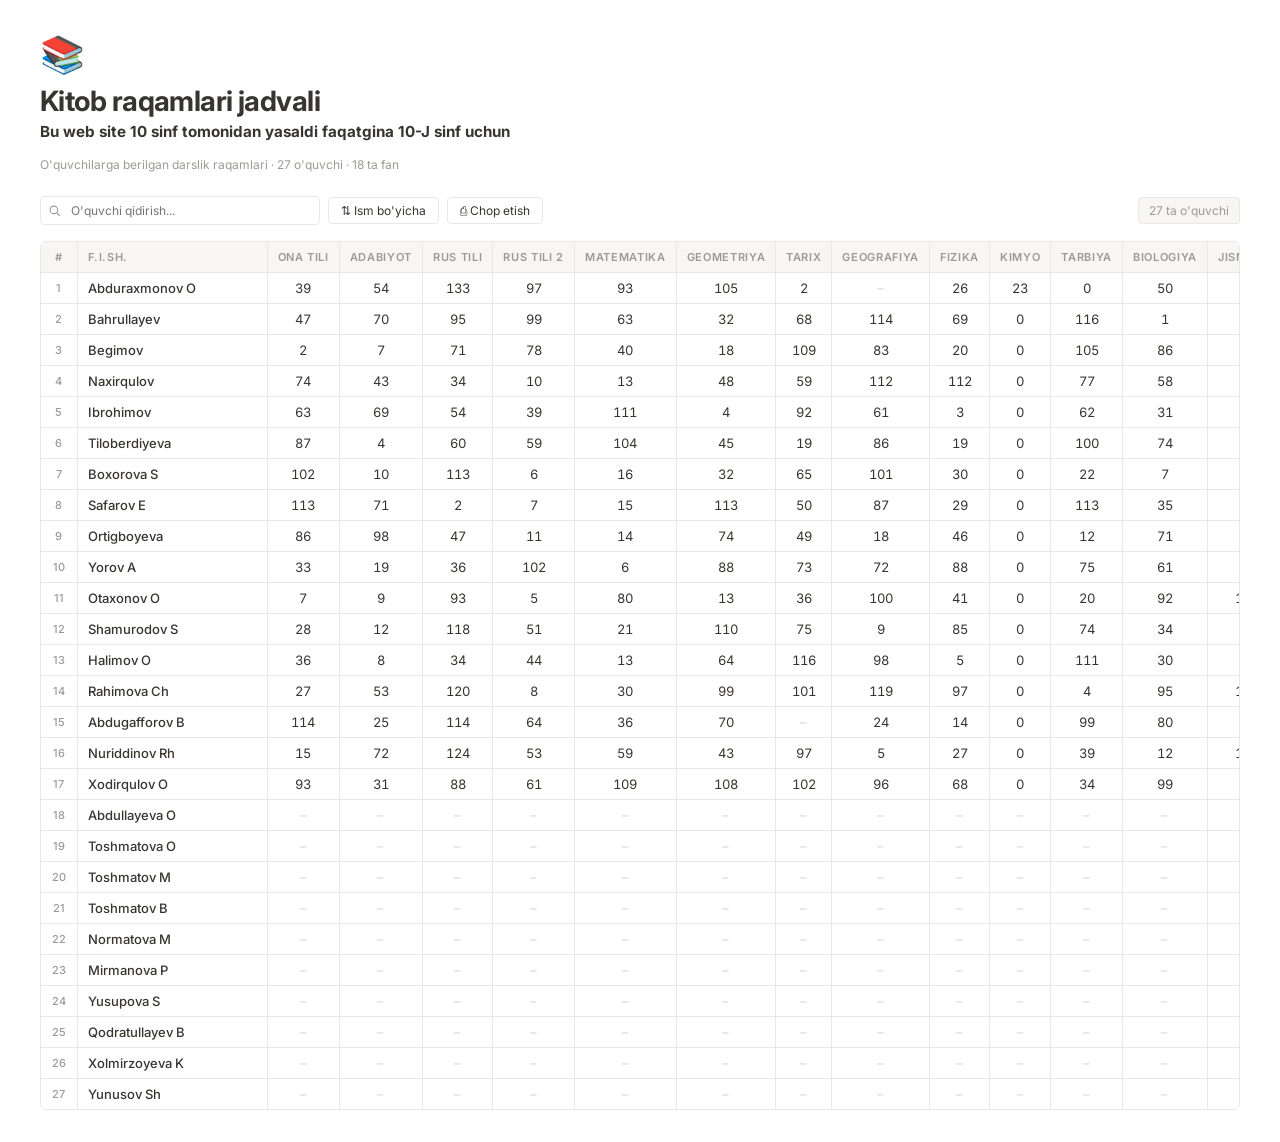
==== index.html @ 76957b65 "loyha tugadi" ====
<!DOCTYPE html>
<html lang="uz">
<head>
<meta charset="UTF-8"/>
<meta name="viewport" content="width=device-width, initial-scale=1.0"/>
<title>Kitob raqamlari jadvali</title>
<link href="https://fonts.googleapis.com/css2?family=Inter:wght@300;400;500;600&display=swap" rel="stylesheet"/>
<link rel="stylesheet" href="styler.css"/>
</head>
<body>
<div class="page-icon">📚</div>
<h1>Kitob raqamlari jadvali</h1>
  <h3>Bu web site 10 sinf tomonidan yasaldi faqatgina 10-J sinf uchun </h3>
  <br>
<p class="page-meta">O'quvchilarga berilgan darslik raqamlari · 27 o'quvchi · 18 ta fan</p>
<div class="controls">
  <div class="search-wrap">
    <svg width="12" height="12" fill="none" viewBox="0 0 16 16"><circle cx="6.5" cy="6.5" r="5" stroke="currentColor" stroke-width="1.5"/><path d="M10.5 10.5L14 14" stroke="currentColor" stroke-width="1.5" stroke-linecap="round"/></svg>
    <input type="text" id="search" placeholder="O'quvchi qidirish..."/>
  </div>
  <button class="btn" onclick="sortByName()">⇅ Ism bo'yicha</button>
  <button class="btn" onclick="window.print()">⎙ Chop etish</button>
  <span class="count-badge" id="count">27 ta o'quvchi</span>
</div>
<div class="table-wrap">
  <table>
    <thead>
      <tr>
        <th>#</th><th>F.I.SH.</th><th>Ona tili</th><th>Adabiyot</th>
        <th>Rus tili</th><th>Rus tili 2</th><th>Matematika</th><th>Geometriya</th>
        <th>Tarix</th><th>Geografiya</th><th>Fizika</th><th>Kimyo</th>
        <th>Tarbiya</th><th>Biologiya</th><th>Jismoniy</th><th>Harbiya</th>
        <th>Texnologiya</th><th>Axborot</th><th>Oz. tarix</th><th>Yor. tarix</th>
      </tr>
    </thead>
    <tbody id="tbody"></tbody>
  </table>
</div>
<script src="script.js"></script>
</body>
</html>
---- styler.css ----
* {
  box-sizing: border-box;
  margin: 0;
  padding: 0
}

:root {
  --bg: #fff;
  --surface: #f7f6f3;
  --border: #e9e8e4;
  --text: #37352f;
  --muted: #9b9a97;
  --hover: #f1f0ed;
  --head-bg: #f7f6f3
}

body {
  font-family: 'Inter', sans-serif;
  background: var(--bg);
  color: var(--text);
  font-size: 13px;
  min-height: 100vh
}

.page-icon {
  font-size: 36px;
  margin-bottom: 8px
}

h1 {
  font-size: 28px;
  font-weight: 700;
  letter-spacing: -.02em;
  margin-bottom: 4px
}

.page-meta {
  color: var(--muted);
  font-size: 12px;
  margin-bottom: 24px
}

.controls {
  display: flex;
  gap: 8px;
  margin-bottom: 16px;
  flex-wrap: wrap;
  align-items: center
}

.search-wrap {
  position: relative;
  flex: 1;
  min-width: 180px;
  max-width: 280px
}

.search-wrap input {
  width: 100%;
  padding: 6px 10px 6px 30px;
  border: 1px solid var(--border);
  border-radius: 4px;
  font-family: inherit;
  font-size: 12px;
  background: var(--bg);
  color: var(--text);
  outline: none
}

.search-wrap input:focus {
  border-color: #a8a29e
}

.search-wrap svg {
  position: absolute;
  left: 9px;
  top: 50%;
  transform: translateY(-50%);
  color: var(--muted)
}

.btn {
  padding: 5px 12px;
  border: 1px solid var(--border);
  border-radius: 4px;
  font-size: 12px;
  font-family: inherit;
  background: var(--bg);
  color: var(--text);
  cursor: pointer;
  display: flex;
  align-items: center;
  gap: 5px;
  transition: background .15s
}

.btn:hover {
  background: var(--hover)
}

.count-badge {
  background: var(--surface);
  border: 1px solid var(--border);
  border-radius: 4px;
  padding: 5px 10px;
  font-size: 12px;
  color: var(--muted);
  margin-left: auto
}

.table-wrap {
  overflow-x: auto;
  border: 1px solid var(--border);
  border-radius: 6px
}

table {
  width: 100%;
  border-collapse: collapse;
  min-width: 1400px
}

thead tr {
  background: var(--head-bg)
}

th {
  padding: 8px 10px;
  text-align: center;
  font-size: 11px;
  font-weight: 600;
  color: var(--muted);
  text-transform: uppercase;
  letter-spacing: .06em;
  border-bottom: 1px solid var(--border);
  border-right: 1px solid var(--border);
  white-space: nowrap;
  position: sticky;
  top: 0;
  background: var(--head-bg);
  z-index: 2
}

th:first-child {
  min-width: 36px;
  position: sticky;
  left: 0;
  z-index: 3;
  background: var(--head-bg)
}

th:nth-child(2) {
  text-align: left;
  min-width: 190px;
  position: sticky;
  left: 36px;
  z-index: 3;
  background: var(--head-bg)
}

th:last-child {
  border-right: none
}

tbody tr {
  border-bottom: 1px solid var(--border);
  transition: background .1s
}

tbody tr:last-child {
  border-bottom: none
}

tbody tr:hover {
  background: var(--hover)
}

td {
  padding: 7px 10px;
  text-align: center;
  border-right: 1px solid var(--border);
  font-size: 13px;
  white-space: nowrap
}

td:first-child {
  font-size: 11px;
  color: var(--muted);
  font-weight: 500;
  position: sticky;
  left: 0;
  background: inherit;
  z-index: 1
}

td:nth-child(2) {
  text-align: left;
  font-weight: 500;
  position: sticky;
  left: 36px;
  background: inherit;
  z-index: 1
}

td:last-child {
  border-right: none
}

.num {
  font-variant-numeric: tabular-nums;
  color: var(--text)
}

.empty {
  color: #d1d5db
}

/* ── TELEFON (max 600px) ── */
@media(max-width:600px) {
  body {
    padding: 16px 10px
  }

  h1 {
    font-size: 20px
  }

  .page-meta {
    font-size: 11px
  }

  .controls {
    gap: 6px
  }

  .search-wrap {
    max-width: 100%;
    flex: 1 1 100%
  }

  .btn {
    font-size: 11px;
    padding: 5px 8px
  }

  .count-badge {
    font-size: 11px;
    padding: 4px 8px
  }

  table {
    min-width: 900px
  }

  th,
  td {
    font-size: 11px;
    padding: 5px 7px
  }

  th:nth-child(2),
  td:nth-child(2) {
    min-width: 130px
  }
}

/* ── TABLET (601px – 1024px) ── */
@media(min-width:601px) and (max-width:1024px) {
  body {
    padding: 24px 16px
  }

  h1 {
    font-size: 24px
  }

  table {
    min-width: 1100px
  }

  th,
  td {
    font-size: 12px;
    padding: 6px 8px
  }
}

/* ── KOMPYUTER (min 1025px) ── */
@media(min-width:1025px) {
  body {
    padding: 32px 40px
  }

  table {
    min-width: 1400px
  }
}

/* ── CHOP ETISH ── */
@media print {
  .controls {
    display: none
  }

  .table-wrap {
    border: none
  }

  th,
  td {
    font-size: 10px;
    padding: 4px 6px
  }
}
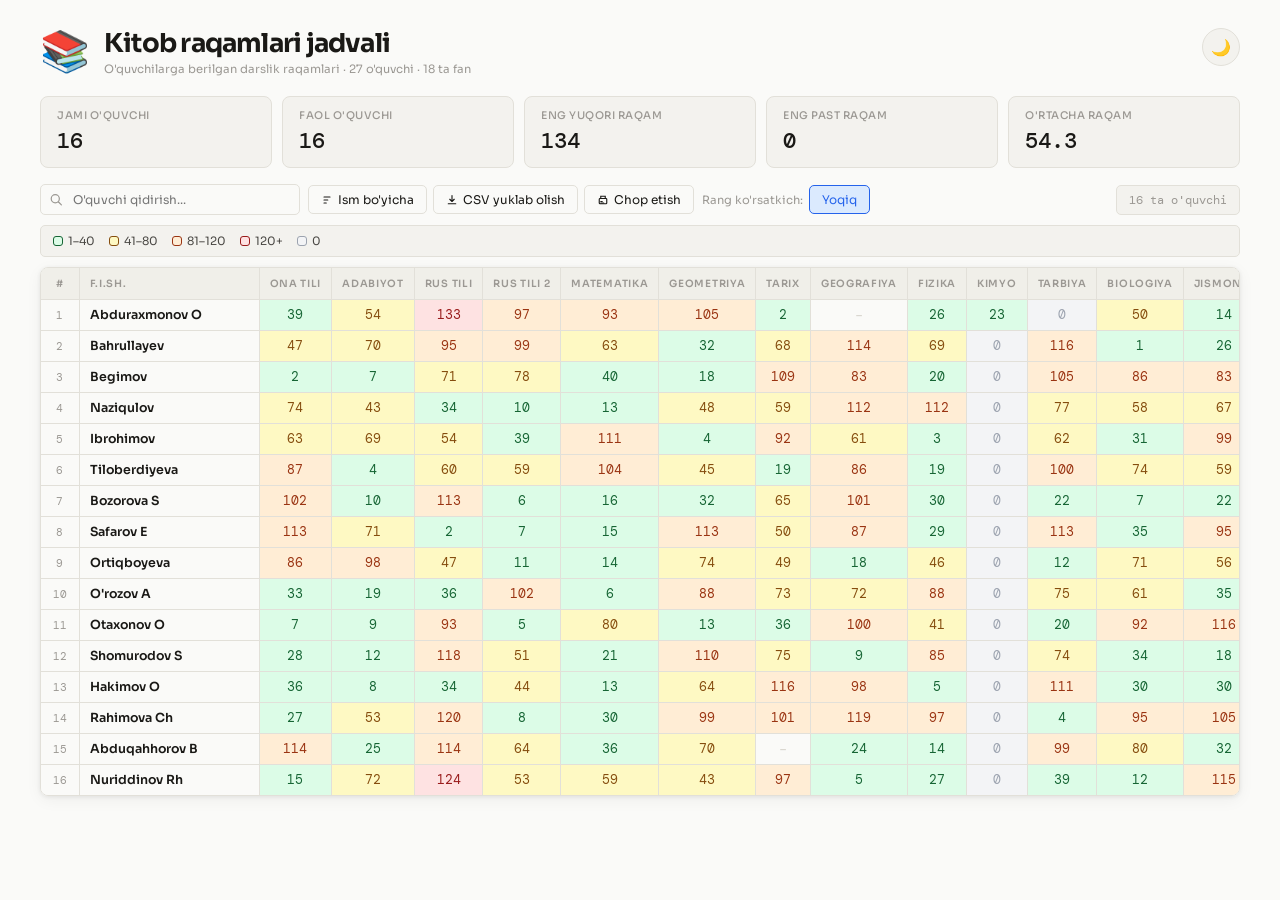
==== commit b6d523d1: "loyha mukamal qilindi" ====
--- a/index.html
+++ b/index.html
@@ -1,42 +1,138 @@
 <!DOCTYPE html>
-<html lang="uz">
+<html lang="uz" data-theme="light">
 <head>
 <meta charset="UTF-8"/>
 <meta name="viewport" content="width=device-width, initial-scale=1.0"/>
 <title>Kitob raqamlari jadvali</title>
-<link href="https://fonts.googleapis.com/css2?family=Inter:wght@300;400;500;600&display=swap" rel="stylesheet"/>
-<link rel="stylesheet" href="styler.css"/>
+<link href="https://fonts.googleapis.com/css2?family=DM+Mono:wght@400;500&family=Sora:wght@300;400;500;600;700&display=swap" rel="stylesheet"/>
+<link rel="stylesheet" href="style.css"/>
 </head>
 <body>
-<div class="page-icon">📚</div>
-<h1>Kitob raqamlari jadvali</h1>
-  <h3>Bu web site 10 sinf tomonidan yasaldi faqatgina 10-J sinf uchun </h3>
-  <br>
-<p class="page-meta">O'quvchilarga berilgan darslik raqamlari · 27 o'quvchi · 18 ta fan</p>
+<div class="page-header">
+  <div class="header-left">
+    <div class="page-icon">📚</div>
+    <div>
+      <h1>Kitob raqamlari jadvali</h1>
+      <p class="page-meta">O'quvchilarga berilgan darslik raqamlari · 27 o'quvchi · 18 ta fan</p>
+    </div>
+  </div>
+  <button class="theme-toggle" id="themeToggle" title="Mavzuni o'zgartirish">
+    <span class="theme-icon">🌙</span>
+  </button>
+</div>
+
+<!-- STATISTIKA PANELI -->
+<div class="stats-bar" id="statsBar">
+  <div class="stat-card">
+    <span class="stat-label">Jami o'quvchi</span>
+    <span class="stat-value" id="statTotal">27</span>
+  </div>
+  <div class="stat-card">
+    <span class="stat-label">Faol o'quvchi</span>
+    <span class="stat-value" id="statActive">–</span>
+  </div>
+  <div class="stat-card">
+    <span class="stat-label">Eng yuqori raqam</span>
+    <span class="stat-value" id="statMax">–</span>
+  </div>
+  <div class="stat-card">
+    <span class="stat-label">Eng past raqam</span>
+    <span class="stat-value" id="statMin">–</span>
+  </div>
+  <div class="stat-card">
+    <span class="stat-label">O'rtacha raqam</span>
+    <span class="stat-value" id="statAvg">–</span>
+  </div>
+</div>
+
 <div class="controls">
   <div class="search-wrap">
-    <svg width="12" height="12" fill="none" viewBox="0 0 16 16"><circle cx="6.5" cy="6.5" r="5" stroke="currentColor" stroke-width="1.5"/><path d="M10.5 10.5L14 14" stroke="currentColor" stroke-width="1.5" stroke-linecap="round"/></svg>
+    <svg width="13" height="13" fill="none" viewBox="0 0 16 16"><circle cx="6.5" cy="6.5" r="5" stroke="currentColor" stroke-width="1.5"/><path d="M10.5 10.5L14 14" stroke="currentColor" stroke-width="1.5" stroke-linecap="round"/></svg>
     <input type="text" id="search" placeholder="O'quvchi qidirish..."/>
   </div>
-  <button class="btn" onclick="sortByName()">⇅ Ism bo'yicha</button>
-  <button class="btn" onclick="window.print()">⎙ Chop etish</button>
+
+  <div class="btn-group">
+    <button class="btn" onclick="sortByName()">
+      <svg width="12" height="12" viewBox="0 0 16 16" fill="none"><path d="M4 4h8M4 8h5M4 12h3" stroke="currentColor" stroke-width="1.5" stroke-linecap="round"/></svg>
+      Ism bo'yicha
+    </button>
+    <button class="btn" onclick="exportCSV()">
+      <svg width="12" height="12" viewBox="0 0 16 16" fill="none"><path d="M8 2v8M5 7l3 3 3-3M3 13h10" stroke="currentColor" stroke-width="1.5" stroke-linecap="round" stroke-linejoin="round"/></svg>
+      CSV yuklab olish
+    </button>
+    <button class="btn" onclick="window.print()">
+      <svg width="12" height="12" viewBox="0 0 16 16" fill="none"><rect x="3" y="6" width="10" height="7" rx="1" stroke="currentColor" stroke-width="1.5"/><path d="M5 6V3h6v3M5 10h2M5 12h4" stroke="currentColor" stroke-width="1.5" stroke-linecap="round"/></svg>
+      Chop etish
+    </button>
+  </div>
+
+  <div class="filter-wrap">
+    <label class="filter-label">Rang ko'rsatkich:</label>
+    <button class="btn btn-toggle active" id="colorToggle" onclick="toggleColor()">
+      <span id="colorToggleText">Yoqiq</span>
+    </button>
+  </div>
+
   <span class="count-badge" id="count">27 ta o'quvchi</span>
 </div>
+
+<!-- COLOR LEGEND -->
+<div class="legend" id="legend">
+  <span class="legend-item"><span class="legend-dot dot-low"></span>1–40</span>
+  <span class="legend-item"><span class="legend-dot dot-mid"></span>41–80</span>
+  <span class="legend-item"><span class="legend-dot dot-high"></span>81–120</span>
+  <span class="legend-item"><span class="legend-dot dot-top"></span>120+</span>
+  <span class="legend-item"><span class="legend-dot dot-zero"></span>0</span>
+</div>
+
 <div class="table-wrap">
-  <table>
+  <table id="mainTable">
     <thead>
       <tr>
-        <th>#</th><th>F.I.SH.</th><th>Ona tili</th><th>Adabiyot</th>
-        <th>Rus tili</th><th>Rus tili 2</th><th>Matematika</th><th>Geometriya</th>
-        <th>Tarix</th><th>Geografiya</th><th>Fizika</th><th>Kimyo</th>
-        <th>Tarbiya</th><th>Biologiya</th><th>Jismoniy</th><th>Harbiya</th>
-        <th>Texnologiya</th><th>Axborot</th><th>Oz. tarix</th><th>Yor. tarix</th>
+        <th onclick="sortByCol(-1)">#</th>
+        <th onclick="sortByCol(-2)">F.I.SH. <span class="sort-arrow" id="arrow-name"></span></th>
+        <th onclick="sortByCol(0)">Ona tili <span class="sort-arrow" id="arrow-0"></span></th>
+        <th onclick="sortByCol(1)">Adabiyot <span class="sort-arrow" id="arrow-1"></span></th>
+        <th onclick="sortByCol(2)">Rus tili <span class="sort-arrow" id="arrow-2"></span></th>
+        <th onclick="sortByCol(3)">Rus tili 2 <span class="sort-arrow" id="arrow-3"></span></th>
+        <th onclick="sortByCol(4)">Matematika <span class="sort-arrow" id="arrow-4"></span></th>
+        <th onclick="sortByCol(5)">Geometriya <span class="sort-arrow" id="arrow-5"></span></th>
+        <th onclick="sortByCol(6)">Tarix <span class="sort-arrow" id="arrow-6"></span></th>
+        <th onclick="sortByCol(7)">Geografiya <span class="sort-arrow" id="arrow-7"></span></th>
+        <th onclick="sortByCol(8)">Fizika <span class="sort-arrow" id="arrow-8"></span></th>
+        <th onclick="sortByCol(9)">Kimyo <span class="sort-arrow" id="arrow-9"></span></th>
+        <th onclick="sortByCol(10)">Tarbiya <span class="sort-arrow" id="arrow-10"></span></th>
+        <th onclick="sortByCol(11)">Biologiya <span class="sort-arrow" id="arrow-11"></span></th>
+        <th onclick="sortByCol(12)">Jismoniy <span class="sort-arrow" id="arrow-12"></span></th>
+        <th onclick="sortByCol(13)">Harbiya <span class="sort-arrow" id="arrow-13"></span></th>
+        <th onclick="sortByCol(14)">Texnologiya <span class="sort-arrow" id="arrow-14"></span></th>
+        <th onclick="sortByCol(15)">Axborot <span class="sort-arrow" id="arrow-15"></span></th>
+        <th onclick="sortByCol(16)">Oz. tarix <span class="sort-arrow" id="arrow-16"></span></th>
+        <th onclick="sortByCol(17)">Yor. tarix <span class="sort-arrow" id="arrow-17"></span></th>
+        <th onclick="sortByCol(18)">Jami <span class="sort-arrow" id="arrow-sum"></span></th>
+        <th onclick="sortByCol(19)">O'rtacha <span class="sort-arrow" id="arrow-avg"></span></th>
       </tr>
     </thead>
     <tbody id="tbody"></tbody>
   </table>
 </div>
+
+<!-- O'QUVCHI PROFIL MODALI -->
+<div class="modal-overlay" id="modalOverlay" onclick="closeModal()">
+  <div class="modal" onclick="event.stopPropagation()">
+    <button class="modal-close" onclick="closeModal()">✕</button>
+    <div class="modal-header">
+      <div class="modal-avatar" id="modalAvatar"></div>
+      <div>
+        <h2 class="modal-name" id="modalName"></h2>
+        <p class="modal-sub" id="modalSub"></p>
+      </div>
+    </div>
+    <div class="modal-stats" id="modalStats"></div>
+    <div class="modal-books" id="modalBooks"></div>
+  </div>
+</div>
+
 <script src="script.js"></script>
 </body>
 </html>
-  
--- a/style.css
+++ b/style.css
@@ -0,0 +1,430 @@
+/* ── RESET & BASE ── */
+*, *::before, *::after { box-sizing: border-box; margin: 0; padding: 0; }
+
+/* ── CSS VARIABLES ── */
+:root {
+  --bg: #fafaf8;
+  --surface: #f3f2ee;
+  --surface2: #eceae4;
+  --border: #e2e0d9;
+  --border2: #d4d1c8;
+  --text: #1a1916;
+  --text2: #4a4844;
+  --muted: #9b9893;
+  --hover: #eeede8;
+  --head-bg: #f0efe9;
+  --accent: #2563eb;
+  --accent-light: #dbeafe;
+  --shadow: 0 1px 4px rgba(0,0,0,.07), 0 4px 16px rgba(0,0,0,.05);
+  --shadow-modal: 0 8px 40px rgba(0,0,0,.18);
+  --radius: 8px;
+  --radius-sm: 5px;
+
+  /* color bands */
+  --c-zero: #f3f4f6;
+  --c-zero-t: #9ca3af;
+  --c-low: #dcfce7;
+  --c-low-t: #166534;
+  --c-mid: #fef9c3;
+  --c-mid-t: #854d0e;
+  --c-high: #ffedd5;
+  --c-high-t: #9a3412;
+  --c-top: #fee2e2;
+  --c-top-t: #991b1b;
+}
+
+[data-theme="dark"] {
+  --bg: #141412;
+  --surface: #1e1d1a;
+  --surface2: #262420;
+  --border: #2e2c27;
+  --border2: #3a3830;
+  --text: #f0ede6;
+  --text2: #b8b5ae;
+  --muted: #6b6965;
+  --hover: #232119;
+  --head-bg: #1a1916;
+  --accent: #60a5fa;
+  --accent-light: #1e3a5f;
+  --shadow: 0 1px 4px rgba(0,0,0,.3), 0 4px 16px rgba(0,0,0,.25);
+  --shadow-modal: 0 8px 40px rgba(0,0,0,.5);
+  --c-zero: #1f2937;
+  --c-zero-t: #6b7280;
+  --c-low: #052e16;
+  --c-low-t: #4ade80;
+  --c-mid: #1c1500;
+  --c-mid-t: #fbbf24;
+  --c-high: #1c0a00;
+  --c-high-t: #fb923c;
+  --c-top: #1c0000;
+  --c-top-t: #f87171;
+}
+
+/* ── TYPOGRAPHY ── */
+body {
+  font-family: 'Sora', sans-serif;
+  background: var(--bg);
+  color: var(--text);
+  font-size: 13px;
+  min-height: 100vh;
+  transition: background .2s, color .2s;
+}
+
+/* ── PAGE HEADER ── */
+.page-header {
+  display: flex;
+  justify-content: space-between;
+  align-items: flex-start;
+  margin-bottom: 20px;
+}
+.header-left {
+  display: flex;
+  align-items: center;
+  gap: 14px;
+}
+.page-icon { font-size: 40px; line-height: 1; }
+h1 {
+  font-size: 26px;
+  font-weight: 700;
+  letter-spacing: -.03em;
+  color: var(--text);
+  line-height: 1.2;
+}
+.page-meta { color: var(--muted); font-size: 11.5px; margin-top: 3px; }
+
+/* ── THEME TOGGLE ── */
+.theme-toggle {
+  background: var(--surface);
+  border: 1px solid var(--border);
+  border-radius: 50%;
+  width: 38px; height: 38px;
+  display: flex; align-items: center; justify-content: center;
+  cursor: pointer;
+  font-size: 16px;
+  transition: background .15s, transform .15s;
+  flex-shrink: 0;
+}
+.theme-toggle:hover { background: var(--hover); transform: rotate(15deg); }
+
+/* ── STATS BAR ── */
+.stats-bar {
+  display: flex;
+  gap: 10px;
+  flex-wrap: wrap;
+  margin-bottom: 16px;
+}
+.stat-card {
+  flex: 1;
+  min-width: 120px;
+  background: var(--surface);
+  border: 1px solid var(--border);
+  border-radius: var(--radius);
+  padding: 12px 16px;
+  display: flex;
+  flex-direction: column;
+  gap: 4px;
+  transition: background .2s;
+}
+.stat-label { font-size: 10.5px; color: var(--muted); font-weight: 500; text-transform: uppercase; letter-spacing: .05em; }
+.stat-value { font-family: 'DM Mono', monospace; font-size: 22px; font-weight: 500; color: var(--text); }
+
+/* ── CONTROLS ── */
+.controls {
+  display: flex;
+  gap: 8px;
+  margin-bottom: 10px;
+  flex-wrap: wrap;
+  align-items: center;
+}
+
+.search-wrap { position: relative; flex: 1; min-width: 180px; max-width: 260px; }
+.search-wrap input {
+  width: 100%;
+  padding: 7px 10px 7px 32px;
+  border: 1px solid var(--border);
+  border-radius: var(--radius-sm);
+  font-family: 'Sora', sans-serif;
+  font-size: 12px;
+  background: var(--bg);
+  color: var(--text);
+  outline: none;
+  transition: border-color .15s, background .2s;
+}
+.search-wrap input:focus { border-color: var(--accent); }
+.search-wrap svg { position: absolute; left: 10px; top: 50%; transform: translateY(-50%); color: var(--muted); }
+
+.btn-group { display: flex; gap: 6px; flex-wrap: wrap; }
+
+.btn {
+  padding: 6px 12px;
+  border: 1px solid var(--border);
+  border-radius: var(--radius-sm);
+  font-size: 12px;
+  font-family: 'Sora', sans-serif;
+  background: var(--bg);
+  color: var(--text);
+  cursor: pointer;
+  display: flex;
+  align-items: center;
+  gap: 5px;
+  transition: background .15s, border-color .15s;
+  white-space: nowrap;
+}
+.btn:hover { background: var(--hover); border-color: var(--border2); }
+.btn.active { background: var(--accent-light); border-color: var(--accent); color: var(--accent); }
+
+.filter-wrap { display: flex; align-items: center; gap: 6px; }
+.filter-label { font-size: 11.5px; color: var(--muted); }
+
+.count-badge {
+  background: var(--surface);
+  border: 1px solid var(--border);
+  border-radius: var(--radius-sm);
+  padding: 6px 12px;
+  font-size: 12px;
+  color: var(--muted);
+  margin-left: auto;
+  font-family: 'DM Mono', monospace;
+  white-space: nowrap;
+}
+
+/* ── LEGEND ── */
+.legend {
+  display: flex;
+  gap: 14px;
+  align-items: center;
+  margin-bottom: 10px;
+  flex-wrap: wrap;
+  padding: 8px 12px;
+  background: var(--surface);
+  border: 1px solid var(--border);
+  border-radius: var(--radius-sm);
+  font-size: 11.5px;
+  color: var(--text2);
+  transition: opacity .2s;
+}
+.legend-item { display: flex; align-items: center; gap: 5px; }
+.legend-dot {
+  width: 10px; height: 10px;
+  border-radius: 3px;
+  display: inline-block;
+}
+.dot-low  { background: var(--c-low);  border: 1px solid var(--c-low-t);  }
+.dot-mid  { background: var(--c-mid);  border: 1px solid var(--c-mid-t);  }
+.dot-high { background: var(--c-high); border: 1px solid var(--c-high-t); }
+.dot-top  { background: var(--c-top);  border: 1px solid var(--c-top-t);  }
+.dot-zero { background: var(--c-zero); border: 1px solid var(--c-zero-t); }
+
+/* ── TABLE ── */
+.table-wrap {
+  overflow-x: auto;
+  border: 1px solid var(--border);
+  border-radius: var(--radius);
+  box-shadow: var(--shadow);
+}
+table {
+  width: 100%;
+  border-collapse: collapse;
+  min-width: 1500px;
+}
+thead tr { background: var(--head-bg); }
+th {
+  padding: 9px 10px;
+  text-align: center;
+  font-size: 10px;
+  font-weight: 600;
+  color: var(--muted);
+  text-transform: uppercase;
+  letter-spacing: .07em;
+  border-bottom: 1px solid var(--border);
+  border-right: 1px solid var(--border);
+  white-space: nowrap;
+  position: sticky;
+  top: 0;
+  background: var(--head-bg);
+  z-index: 2;
+  cursor: pointer;
+  user-select: none;
+  transition: background .1s, color .1s;
+}
+th:hover { background: var(--hover); color: var(--text); }
+
+th:first-child  { min-width: 38px; position: sticky; left: 0; z-index: 3; background: var(--head-bg); }
+th:nth-child(2) { text-align: left; min-width: 180px; position: sticky; left: 38px; z-index: 3; background: var(--head-bg); }
+th:last-child, th:nth-last-child(2) { background: var(--surface2); color: var(--text2); }
+th:last-child   { border-right: none; }
+
+.sort-arrow { font-size: 9px; opacity: .5; }
+
+tbody tr {
+  border-bottom: 1px solid var(--border);
+  transition: background .1s;
+  cursor: pointer;
+}
+tbody tr:last-child { border-bottom: none; }
+tbody tr:hover { background: var(--hover); }
+
+td {
+  padding: 7px 10px;
+  text-align: center;
+  border-right: 1px solid var(--border);
+  font-size: 12.5px;
+  white-space: nowrap;
+  transition: background .15s;
+}
+td:first-child {
+  font-family: 'DM Mono', monospace;
+  font-size: 11px;
+  color: var(--muted);
+  font-weight: 400;
+  position: sticky; left: 0;
+  background: var(--bg);
+  z-index: 1;
+}
+tbody tr:hover td:first-child { background: var(--hover); }
+td:nth-child(2) {
+  text-align: left;
+  font-weight: 600;
+  font-size: 12.5px;
+  position: sticky; left: 38px;
+  background: var(--bg);
+  z-index: 1;
+}
+tbody tr:hover td:nth-child(2) { background: var(--hover); }
+td:last-child   { border-right: none; }
+td:nth-last-child(1),
+td:nth-last-child(2) {
+  font-family: 'DM Mono', monospace;
+  font-weight: 500;
+  font-size: 12px;
+  background: var(--surface);
+}
+tbody tr:hover td:nth-last-child(1),
+tbody tr:hover td:nth-last-child(2) { background: var(--hover); }
+
+.num  { font-family: 'DM Mono', monospace; }
+.empty { color: var(--border2); font-size: 12px; }
+
+/* ── COLOR BANDS ── */
+.color-enabled td.c-zero { background: var(--c-zero); color: var(--c-zero-t); }
+.color-enabled td.c-low  { background: var(--c-low);  color: var(--c-low-t);  }
+.color-enabled td.c-mid  { background: var(--c-mid);  color: var(--c-mid-t);  }
+.color-enabled td.c-high { background: var(--c-high); color: var(--c-high-t); }
+.color-enabled td.c-top  { background: var(--c-top);  color: var(--c-top-t);  }
+
+/* ── MODAL ── */
+.modal-overlay {
+  position: fixed; inset: 0;
+  background: rgba(0,0,0,.45);
+  display: none;
+  align-items: center;
+  justify-content: center;
+  z-index: 100;
+  padding: 20px;
+  backdrop-filter: blur(3px);
+}
+.modal-overlay.open { display: flex; }
+.modal {
+  background: var(--bg);
+  border: 1px solid var(--border);
+  border-radius: 12px;
+  padding: 28px;
+  max-width: 480px;
+  width: 100%;
+  position: relative;
+  box-shadow: var(--shadow-modal);
+  animation: modalIn .2s ease;
+}
+@keyframes modalIn {
+  from { transform: scale(.94) translateY(8px); opacity: 0; }
+  to   { transform: scale(1) translateY(0); opacity: 1; }
+}
+.modal-close {
+  position: absolute; top: 14px; right: 14px;
+  background: var(--surface); border: 1px solid var(--border);
+  border-radius: 50%; width: 30px; height: 30px;
+  cursor: pointer; font-size: 12px; color: var(--text2);
+  display: flex; align-items: center; justify-content: center;
+  transition: background .15s;
+}
+.modal-close:hover { background: var(--hover); }
+.modal-header { display: flex; align-items: center; gap: 16px; margin-bottom: 20px; }
+.modal-avatar {
+  width: 52px; height: 52px;
+  border-radius: 12px;
+  background: var(--accent-light);
+  display: flex; align-items: center; justify-content: center;
+  font-size: 22px;
+  font-weight: 700;
+  color: var(--accent);
+  flex-shrink: 0;
+}
+.modal-name { font-size: 18px; font-weight: 700; margin-bottom: 3px; }
+.modal-sub { font-size: 11.5px; color: var(--muted); }
+
+.modal-stats {
+  display: grid;
+  grid-template-columns: repeat(3, 1fr);
+  gap: 10px;
+  margin-bottom: 18px;
+}
+.mstat {
+  background: var(--surface);
+  border: 1px solid var(--border);
+  border-radius: var(--radius-sm);
+  padding: 10px 12px;
+  text-align: center;
+}
+.mstat-val {
+  font-family: 'DM Mono', monospace;
+  font-size: 20px;
+  font-weight: 500;
+  color: var(--text);
+  display: block;
+}
+.mstat-lbl { font-size: 10px; color: var(--muted); text-transform: uppercase; letter-spacing: .05em; }
+
+.modal-books { display: flex; flex-direction: column; gap: 5px; }
+.mbook-row {
+  display: flex; justify-content: space-between; align-items: center;
+  padding: 6px 10px;
+  border-radius: 5px;
+  font-size: 12px;
+}
+.mbook-row:nth-child(odd) { background: var(--surface); }
+.mbook-name { color: var(--text2); }
+.mbook-num  { font-family: 'DM Mono', monospace; font-weight: 500; color: var(--text); }
+.mbook-empty { color: var(--muted); font-size: 11px; }
+
+/* ── RESPONSIVE ── */
+@media (max-width: 600px) {
+  body { padding: 14px 10px; }
+  h1 { font-size: 18px; }
+  .page-icon { font-size: 28px; }
+  .stats-bar { gap: 6px; }
+  .stat-card { min-width: 90px; padding: 9px 12px; }
+  .stat-value { font-size: 18px; }
+  .controls { gap: 5px; }
+  .search-wrap { max-width: 100%; flex: 1 1 100%; }
+  .btn { font-size: 11px; padding: 5px 8px; }
+  table { min-width: 1000px; }
+  th, td { font-size: 10.5px; padding: 5px 7px; }
+  th:nth-child(2), td:nth-child(2) { min-width: 120px; }
+  .modal { padding: 20px; }
+  .modal-stats { grid-template-columns: repeat(2, 1fr); }
+}
+@media (min-width: 601px) and (max-width: 1024px) {
+  body { padding: 20px 16px; }
+  h1 { font-size: 22px; }
+  table { min-width: 1200px; }
+  th, td { font-size: 11.5px; padding: 6px 8px; }
+}
+@media (min-width: 1025px) {
+  body { padding: 28px 40px; }
+}
+@media print {
+  .controls, .stats-bar, .legend, .theme-toggle { display: none; }
+  .table-wrap { border: none; box-shadow: none; }
+  th, td { font-size: 9.5px; padding: 4px 5px; }
+  body { font-size: 10px; }
+}
